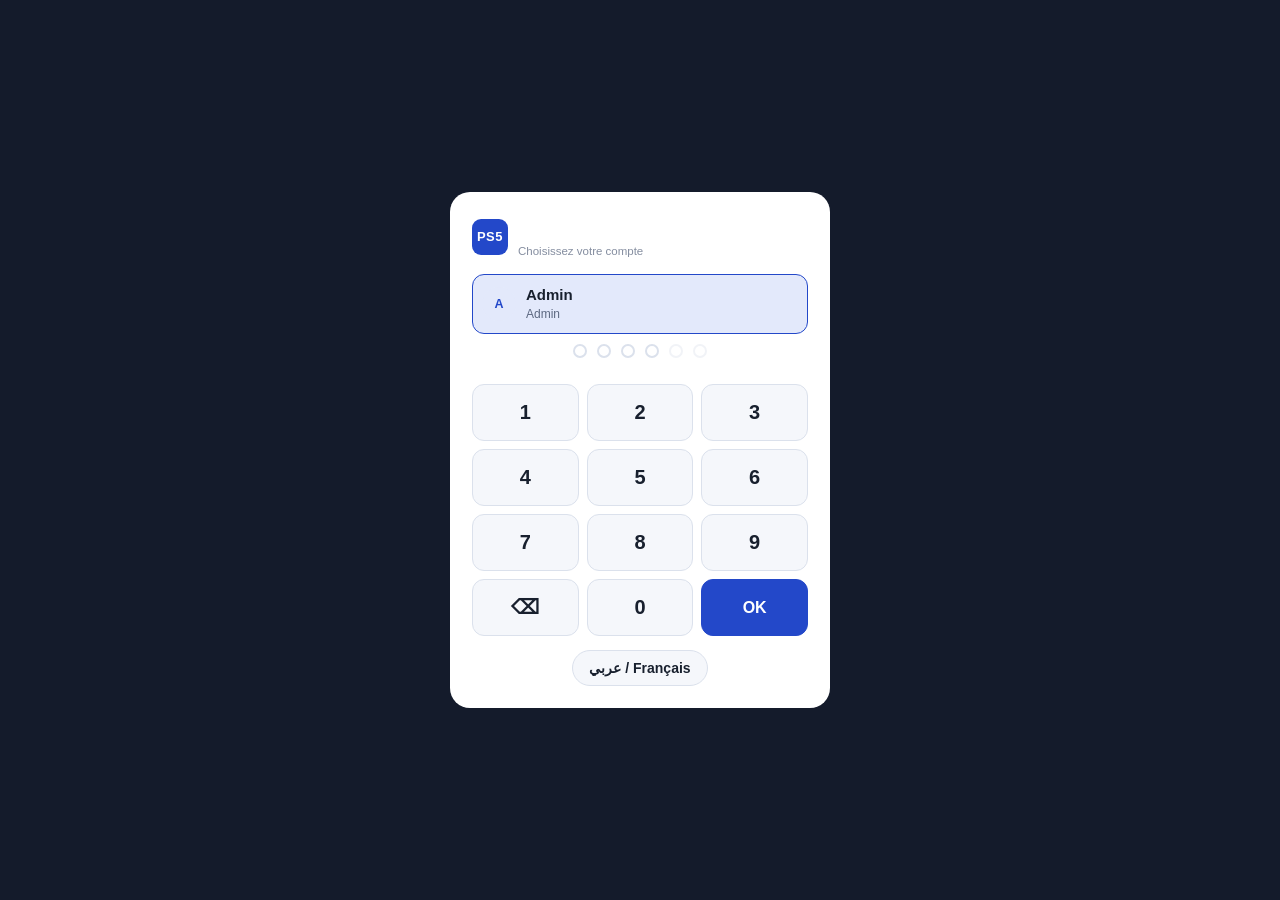
==== index.html @ 9f38303b "Appli Salle PS5 v1.0 : gestion de salle hors ligne (iPhone/Android), français et arabe Co-Authored-B" ====
<!doctype html>
<html lang="fr">
<head>
<meta charset="utf-8">
<meta name="viewport" content="width=device-width, initial-scale=1, viewport-fit=cover">
<title>Salle PS5</title>
<meta name="theme-color" content="#141b2b">
<meta name="apple-mobile-web-app-capable" content="yes">
<meta name="mobile-web-app-capable" content="yes">
<meta name="apple-mobile-web-app-status-bar-style" content="black-translucent">
<meta name="apple-mobile-web-app-title" content="Salle PS5">
<meta name="format-detection" content="telephone=no">
<link rel="manifest" href="manifest.webmanifest">
<link rel="icon" href="icons/icon-192.png">
<link rel="apple-touch-icon" href="icons/apple-touch-icon.png">
<link rel="stylesheet" href="style.css">
</head>
<body>
<div class="app" id="app">
  <aside class="side">
    <div class="brand"><div class="logo">PS5</div><div><b id="salle-nom">GAME ROOM</b><small>Gestion de salle</small></div></div>
    <nav class="nav" id="nav" aria-label="Menu principal"></nav>
    <div class="me"><div class="av" id="me-av">?</div><div><b id="me-nom"></b><span id="me-role"></span></div></div>
  </aside>
  <div class="main">
    <header class="top">
      <button class="back" id="back" hidden aria-label="Retour">‹</button>
      <div class="ttl"><h1 id="titre">Postes</h1><div class="sub" id="soustitre"></div></div>
      <div class="right" id="top-actions"></div>
    </header>
    <div class="banner" id="banner" hidden></div>
    <main class="view" id="view"></main>
  </div>
</div>

<div class="modal" id="modal" hidden><div class="sheet" id="sheet" role="dialog" aria-modal="true"></div></div>

<div class="login" id="login" hidden>
  <div class="box">
    <div class="brand"><div class="logo">PS5</div><div><b id="login-salle">GAME ROOM</b><small>Choisissez votre compte</small></div></div>
    <div class="users" id="login-users"></div>
    <div class="pin" id="pin"><i></i><i></i><i></i><i></i><i></i><i></i></div>
    <p class="err" id="login-err" role="alert"></p>
    <div class="pad" id="pad"></div>
    <button class="lang" id="login-lang" data-notr>عربي / Français</button>
  </div>
</div>

<div class="toast" id="toast" hidden role="status"></div>

<script src="core.js"></script>
<script src="store.js"></script>
<script src="i18n.js"></script>
<script src="ui.js"></script>
<script>
if ('serviceWorker' in navigator && location.protocol === 'https:') navigator.serviceWorker.register('sw.js').catch(() => {});
</script>
</body>
</html>
---- style.css ----
/* Salle PS5 — mobile d'abord (iPhone), barre latérale sur grand écran. Polices système : l'appli marche hors ligne. */
:root{
  --bg:#eef1f6; --surface:#fff; --surface-2:#f5f7fb; --line:#dbe1ec;
  --fg:#18202e; --muted:#5c6880; --accent:#2348c9; --accent-soft:#e3e9fb; --on-accent:#fff;
  --free:#16804a; --free-soft:#dff3e8; --busy:#c23a2b; --busy-soft:#fbe3df; --pause:#a66a00; --pause-soft:#fbefd6;
  --side:#141b2b; --side-fg:#c9d2e6; --side-active:#2348c9; --scrim:rgba(10,14,22,.55);
  --font:-apple-system,BlinkMacSystemFont,"SF Pro Text","Segoe UI",Roboto,"Helvetica Neue",Arial,sans-serif;
  --mono:ui-monospace,"SF Mono",Menlo,Consolas,monospace;
  --r:12px; --sat:env(safe-area-inset-top,0px); --sab:env(safe-area-inset-bottom,0px);
  --sal:env(safe-area-inset-left,0px); --sar:env(safe-area-inset-right,0px);
  color-scheme:light;
}
@media (prefers-color-scheme:dark){:root{
  --bg:#0d121c; --surface:#151c2a; --surface-2:#1b2435; --line:#28334a;
  --fg:#e6ebf5; --muted:#93a0ba; --accent:#5b7fff; --accent-soft:#1f2b52;
  --free:#3fca7e; --free-soft:#123323; --busy:#ff6e5c; --busy-soft:#3a1a17; --pause:#f2b23c; --pause-soft:#3a2c0f;
  --side:#0a0f18; --side-fg:#aeb9d0; --side-active:#5b7fff; color-scheme:dark}}
*{box-sizing:border-box;-webkit-tap-highlight-color:transparent}
[hidden]{display:none!important}
html,body{height:100%;margin:0}
body{background:var(--bg);color:var(--fg);font-family:var(--font);font-size:15px;line-height:1.45;-webkit-text-size-adjust:100%;overscroll-behavior:none}
button,input,select,textarea{font:inherit;color:inherit}
input,select,textarea{font-size:16px} /* évite le zoom automatique de Safari */
button{cursor:pointer}
:focus-visible{outline:2px solid var(--accent);outline-offset:2px}
.num{font-variant-numeric:tabular-nums}
.mono{font-family:var(--mono)}
.muted{color:var(--muted)}

/* Structure */
.app{display:grid;grid-template-rows:minmax(0,1fr) auto;height:100%}
.side{order:2;background:var(--side);color:var(--side-fg);padding:6px max(6px,var(--sal)) calc(6px + var(--sab)) max(6px,var(--sar));min-width:0}
.brand,.side .me{display:none}
.nav{display:flex;justify-content:space-around}
.nav button{flex:1;display:flex;flex-direction:column;align-items:center;gap:3px;border:0;background:none;color:var(--side-fg);padding:6px 2px;border-radius:10px;font-size:11px;min-width:0}
.nav button[aria-current="page"]{color:#fff;background:var(--side-active)}
.nav svg{width:22px;height:22px}
.nav .badge{position:relative}
.nav .badge::after{content:"";position:absolute;top:-1px;right:-4px;width:8px;height:8px;border-radius:50%;background:var(--busy)}
.main{display:flex;flex-direction:column;min-width:0;min-height:0}
.top{display:flex;align-items:center;gap:10px;background:var(--surface);border-bottom:1px solid var(--line);
  padding:calc(10px + var(--sat)) max(16px,var(--sar)) 10px max(16px,var(--sal))}
.top .ttl{min-width:0;flex:1}
.top h1{font-size:19px;margin:0;line-height:1.2;white-space:nowrap;overflow:hidden;text-overflow:ellipsis}
.top .sub{color:var(--muted);font-size:12.5px}
.top .right{display:flex;gap:8px;align-items:center}
.back{border:0;background:none;font-size:30px;line-height:1;padding:0 6px 0 0;color:var(--accent)}
.banner{background:var(--pause-soft);color:var(--fg);padding:10px max(16px,var(--sar)) 10px max(16px,var(--sal));font-size:13.5px;display:flex;gap:10px;align-items:center;flex-wrap:wrap;border-bottom:1px solid var(--line)}
.banner .btn{margin-left:auto}
.view{flex:1;overflow:auto;-webkit-overflow-scrolling:touch;padding:14px max(16px,var(--sar)) 24px max(16px,var(--sal))}

@media (min-width:900px){
  .app{grid-template-columns:230px minmax(0,1fr);grid-template-rows:none}
  .side{order:0;display:flex;flex-direction:column;padding:16px 10px calc(16px + var(--sab)) max(10px,var(--sal));gap:4px}
  .brand{display:flex;align-items:center;gap:10px;padding:calc(4px + var(--sat)) 8px 16px}
  .brand b{color:#fff;font-size:16px;display:block;letter-spacing:.3px}
  .brand small{font-size:11.5px;opacity:.75}
  .nav{flex-direction:column;justify-content:flex-start;gap:2px;flex:1;overflow:auto}
  .nav button{flex:none;flex-direction:row;gap:10px;font-size:14px;padding:10px;text-align:start;align-items:center}
  .nav svg{width:19px;height:19px}
  .side .me{display:flex;align-items:center;gap:10px;border-top:1px solid rgba(255,255,255,.08);padding:12px 8px 0;font-size:12.5px}
  .side .me b{color:#fff;display:block}
  .side .me .av{background:rgba(255,255,255,.1);color:#fff}
  .top{padding-left:22px}
  .view{padding:20px 22px 28px}
}
.logo{width:36px;height:36px;border-radius:9px;background:var(--side-active);display:grid;place-items:center;color:#fff;font-weight:800;font-size:13px;letter-spacing:.5px;flex:none}
.av{width:34px;height:34px;border-radius:50%;background:var(--accent-soft);color:var(--accent);display:grid;place-items:center;font-weight:700;font-size:12.5px;flex:none;border:0}

/* Éléments */
.btn{border:1px solid var(--line);background:var(--surface);border-radius:10px;padding:10px 14px;font-weight:600;font-size:14px;display:inline-flex;align-items:center;justify-content:center;gap:6px;min-height:42px}
.btn:active{transform:scale(.98)}
.btn.pri{background:var(--accent);border-color:var(--accent);color:var(--on-accent)}
.btn.ok{background:var(--free);border-color:var(--free);color:#fff}
.btn.danger{color:var(--busy);border-color:var(--busy);background:var(--surface)}
.btn.sm{padding:6px 10px;font-size:13px;min-height:36px}
.btn.wide{width:100%}
.btn[disabled]{opacity:.5}
.row{display:flex;gap:10px;flex-wrap:wrap;align-items:center}
.row > .grow{flex:1;min-width:0}
.stack{display:grid;gap:14px}
.card{background:var(--surface);border:1px solid var(--line);border-radius:var(--r);padding:14px}
.card h2{font-size:15px;margin:0 0 10px;font-weight:700;display:flex;align-items:center;gap:8px}
.card h2 .act{margin-left:auto}
.kpis{display:grid;grid-template-columns:repeat(2,minmax(0,1fr));gap:10px;margin-bottom:14px}
@media (min-width:900px){.kpis{grid-template-columns:repeat(4,minmax(0,1fr))}}
.kpi{background:var(--surface);border:1px solid var(--line);border-radius:var(--r);padding:11px 13px;min-width:0}
.kpi span{font-size:11px;color:var(--muted);text-transform:uppercase;letter-spacing:.05em;display:block}
.kpi b{display:block;font-size:20px;margin-top:3px;font-variant-numeric:tabular-nums;white-space:nowrap}
.kpi b small{font-size:12px;color:var(--muted);font-weight:500}
.pill{display:inline-flex;align-items:center;gap:6px;font-size:11px;font-weight:700;padding:3px 9px;border-radius:999px;text-transform:uppercase;letter-spacing:.05em;white-space:nowrap}
.pill.dot::before{content:"";width:7px;height:7px;border-radius:50%;background:currentColor}
.pill.libre{background:var(--free-soft);color:var(--free)}
.pill.occupe{background:var(--busy-soft);color:var(--busy)}
.pill.pause{background:var(--pause-soft);color:var(--pause)}
.pill.neutre{background:var(--surface-2);color:var(--muted)}
.empty{text-align:center;color:var(--muted);padding:26px 10px}
.two{display:grid;gap:14px}
@media (min-width:900px){.two{grid-template-columns:1.4fr 1fr;align-items:start}}

/* Postes */
.stations{display:grid;grid-template-columns:repeat(auto-fill,minmax(250px,1fr));gap:12px}
.st{background:var(--surface);border:1px solid var(--line);border-radius:14px;padding:14px;display:flex;flex-direction:column;gap:9px;border-top:4px solid var(--free)}
.st.occupe{border-top-color:var(--busy)}.st.pause{border-top-color:var(--pause)}
.st.alerte{box-shadow:0 0 0 2px var(--busy)}
.st .hd{display:flex;align-items:center;justify-content:space-between;gap:8px}
.st .nom{font-size:19px;font-weight:800;letter-spacing:.3px}
.st .meta{font-size:12.5px;color:var(--muted);min-height:18px}
.timer{font-family:var(--mono);font-size:30px;font-weight:600;letter-spacing:.5px;font-variant-numeric:tabular-nums;line-height:1}
.st.libre .timer{opacity:.35}
.bar{height:6px;border-radius:3px;background:var(--surface-2);overflow:hidden}
.bar i{display:block;height:100%;background:var(--accent)}
.st.alerte .bar i{background:var(--busy)}
.st .amt{display:flex;justify-content:space-between;gap:8px;font-size:13.5px}
.st .amt b{font-variant-numeric:tabular-nums;white-space:nowrap}
.st .acts{display:grid;grid-template-columns:repeat(3,1fr);gap:6px}
.st .acts .full{grid-column:1/-1}

/* Listes et tableaux */
.list{display:grid}
.li{display:flex;align-items:center;gap:12px;padding:11px 2px;border-bottom:1px solid var(--line);min-width:0;background:none;border-left:0;border-right:0;border-top:0;text-align:start;width:100%}
.li:last-child{border-bottom:0}
.li .grow{flex:1;min-width:0}
.li .grow b{display:block;font-weight:600;overflow:hidden;text-overflow:ellipsis;white-space:nowrap}
.li .grow small{color:var(--muted);font-size:12.5px;display:block}
.li .end{text-align:end;white-space:nowrap;font-variant-numeric:tabular-nums}
.li .end small{display:block;color:var(--muted);font-size:12px}
.tbl{overflow-x:auto;-webkit-overflow-scrolling:touch}
table{width:100%;border-collapse:collapse;font-size:13.5px}
th{text-align:start;font-size:11px;color:var(--muted);text-transform:uppercase;letter-spacing:.05em;font-weight:600;padding:7px 8px;border-bottom:1px solid var(--line);white-space:nowrap}
td{padding:9px 8px;border-bottom:1px solid var(--line);white-space:nowrap}
td.r,th.r{text-align:end}
tr:last-child td{border-bottom:0}
tfoot td{font-weight:700;border-top:2px solid var(--line)}
.low{color:var(--busy);font-weight:700}
.pos{color:var(--free);font-weight:700}

/* Bar */
.prods{display:grid;grid-template-columns:repeat(auto-fill,minmax(105px,1fr));gap:8px}
.prod{border:1px solid var(--line);background:var(--surface);border-radius:12px;padding:10px;text-align:start;display:flex;flex-direction:column;gap:2px;min-height:76px;position:relative}
.prod b{font-size:13.5px;line-height:1.25}
.prod .p{font-weight:700;font-size:14px}
.prod small{font-size:11.5px;color:var(--muted)}
.prod .q{position:absolute;top:6px;right:6px;background:var(--accent);color:#fff;border-radius:999px;font-size:12px;font-weight:700;min-width:22px;height:22px;display:grid;place-items:center;padding:0 6px}
.prod.rupture{opacity:.55}
.cartbar{position:sticky;bottom:0;margin:14px -2px 0;background:var(--surface);border:1px solid var(--line);border-radius:14px;padding:12px;display:grid;gap:10px;box-shadow:0 -6px 20px rgba(0,0,0,.06)}
.total{display:flex;justify-content:space-between;font-size:18px;font-weight:700}
.seg{display:flex;background:var(--surface-2);border:1px solid var(--line);border-radius:10px;padding:3px;gap:3px}
.seg button{flex:1;border:0;background:none;padding:8px 6px;border-radius:8px;font-size:13.5px;font-weight:600;color:var(--muted)}
.seg button[aria-pressed="true"]{background:var(--surface);color:var(--fg);box-shadow:0 1px 3px rgba(0,0,0,.12)}

/* Graphiques */
.chart svg{width:100%;height:auto;display:block}
.chart text{fill:var(--muted);font-size:11px;font-family:var(--font)}
.hbar{display:grid;grid-template-columns:minmax(60px,90px) minmax(0,1fr) auto;gap:10px;align-items:center;font-size:13.5px;margin-bottom:8px}
.hbar .t{height:12px;background:var(--surface-2);border-radius:6px;overflow:hidden}
.hbar .t i{display:block;height:100%;background:var(--accent);border-radius:6px}

/* Tournoi */
.bracket{display:flex;gap:14px;overflow-x:auto;padding-bottom:6px}
.round{display:flex;flex-direction:column;justify-content:space-around;gap:10px;min-width:180px}
.round h3{font-size:11px;text-transform:uppercase;letter-spacing:.06em;color:var(--muted);margin:0}
.match{border:1px solid var(--line);border-radius:10px;background:var(--surface);overflow:hidden;text-align:start;padding:0;width:100%}
.match div{display:flex;justify-content:space-between;padding:7px 10px;font-size:13.5px;gap:8px}
.match div + div{border-top:1px solid var(--line)}
.match .w{font-weight:700;color:var(--free)}
.match .tbd{color:var(--muted)}

/* Formulaires et modales */
.modal{position:fixed;inset:0;background:var(--scrim);display:flex;align-items:flex-end;justify-content:center;z-index:20}
.sheet{background:var(--surface);width:100%;max-width:520px;max-height:92%;overflow:auto;-webkit-overflow-scrolling:touch;border-radius:18px 18px 0 0;
  padding:18px max(18px,var(--sar)) calc(18px + var(--sab)) max(18px,var(--sal))}
@media (min-width:700px){.modal{align-items:center;padding:16px}.sheet{border-radius:18px;padding-bottom:18px}}
.sheet h2{margin:0 0 2px;font-size:20px}
.sheet .sub{color:var(--muted);font-size:13px;margin-bottom:14px}
.field{display:grid;gap:5px;margin-bottom:12px;min-width:0}
.field label,.lbl{font-size:12.5px;font-weight:600;color:var(--muted)}
.field input,.field select,.field textarea{border:1px solid var(--line);background:var(--surface-2);border-radius:10px;padding:10px 11px;width:100%;min-height:44px}
.fields2{display:grid;grid-template-columns:1fr 1fr;gap:10px}
.opts{display:grid;grid-template-columns:repeat(2,minmax(0,1fr));gap:8px}
.opt{border:1px solid var(--line);background:var(--surface-2);border-radius:12px;padding:10px;text-align:start;min-width:0}
.opt b{display:block;font-size:14px}.opt span{font-size:12.5px;color:var(--muted)}
.opt[aria-pressed="true"]{border-color:var(--accent);background:var(--accent-soft)}
.ticket{list-style:none;margin:0 0 6px;padding:0}
.ticket li{display:flex;justify-content:space-between;gap:10px;padding:7px 0;border-bottom:1px dashed var(--line);align-items:center}
.ticket li .x{border:0;background:none;color:var(--busy);font-size:18px;padding:0 4px}
.actions{display:flex;gap:10px;margin-top:6px}
.actions .btn{flex:1}
.check{display:flex;gap:10px;align-items:center;margin-bottom:12px;font-size:14.5px}
.check input{width:22px;height:22px}
.err{color:var(--busy);font-size:13.5px;min-height:18px;margin:4px 0;text-align:center}
.hint{font-size:12.5px;color:var(--muted);margin:6px 0 0}
.menu-grid{display:grid;grid-template-columns:repeat(auto-fill,minmax(150px,1fr));gap:10px}
.menu-grid .btn{flex-direction:column;min-height:84px;font-size:14px}
.menu-grid svg{width:24px;height:24px}

/* Connexion */
.login{position:fixed;inset:0;z-index:30;background:var(--side);display:grid;place-items:center;overflow:auto;
  padding:calc(16px + var(--sat)) max(16px,var(--sar)) calc(16px + var(--sab)) max(16px,var(--sal))}
.login .box{width:min(380px,100%);background:var(--surface);border-radius:20px;padding:22px}
.login .brand{display:flex;align-items:center;gap:10px;padding:0 0 14px}
.login .brand b{font-size:17px;display:block}
.login .brand small{color:var(--muted)}
.users{display:grid;gap:8px;margin-bottom:10px;max-height:40vh;overflow:auto}
.users button{display:flex;align-items:center;gap:10px;border:1px solid var(--line);background:var(--surface-2);border-radius:12px;padding:9px;text-align:start}
.users button[aria-pressed="true"]{border-color:var(--accent);background:var(--accent-soft)}
.users small{color:var(--muted);display:block;font-size:12px}
.pin{display:flex;gap:10px;justify-content:center;margin:8px 0 2px}
.pin i{width:14px;height:14px;border-radius:50%;border:2px solid var(--line)}
.pin i.f{background:var(--accent);border-color:var(--accent)}
.pin i.opt4{opacity:.4}
.pad{display:grid;grid-template-columns:repeat(3,1fr);gap:8px}
.pad button{border:1px solid var(--line);background:var(--surface-2);border-radius:12px;padding:13px;font-size:20px;font-weight:600}
.pad button.ok{background:var(--accent);color:#fff;border-color:var(--accent);font-size:16px}
.toast{position:fixed;left:50%;bottom:calc(84px + var(--sab));transform:translateX(-50%);background:var(--fg);color:var(--bg);padding:10px 18px;border-radius:999px;font-size:14px;z-index:40;font-weight:600;max-width:90%;text-align:center}
.toast.err{background:var(--busy);color:#fff}
@media (prefers-reduced-motion:no-preference){.btn,.st,.prod{transition:transform .08s,border-color .15s,box-shadow .15s}}
@media print{.side,.top,.banner,.btn{display:none!important}.view{overflow:visible}body{background:#fff}}

/* Arabe (droite à gauche) */
[dir="rtl"] body{font-family:-apple-system,"SF Arabic","Geeza Pro","Segoe UI","Noto Sans Arabic",Tahoma,sans-serif}
[dir="rtl"] .timer,[dir="rtl"] .mono,[dir="rtl"] input[inputmode]{direction:ltr;unicode-bidi:isolate}
[dir="rtl"] .timer{text-align:end}
[dir="rtl"] .kpi span,[dir="rtl"] th,[dir="rtl"] .pill{letter-spacing:0;text-transform:none}
.lang{display:block;margin:14px auto 0;border:1px solid var(--line);background:var(--surface-2);border-radius:999px;padding:7px 16px;font-size:14px;font-weight:600}
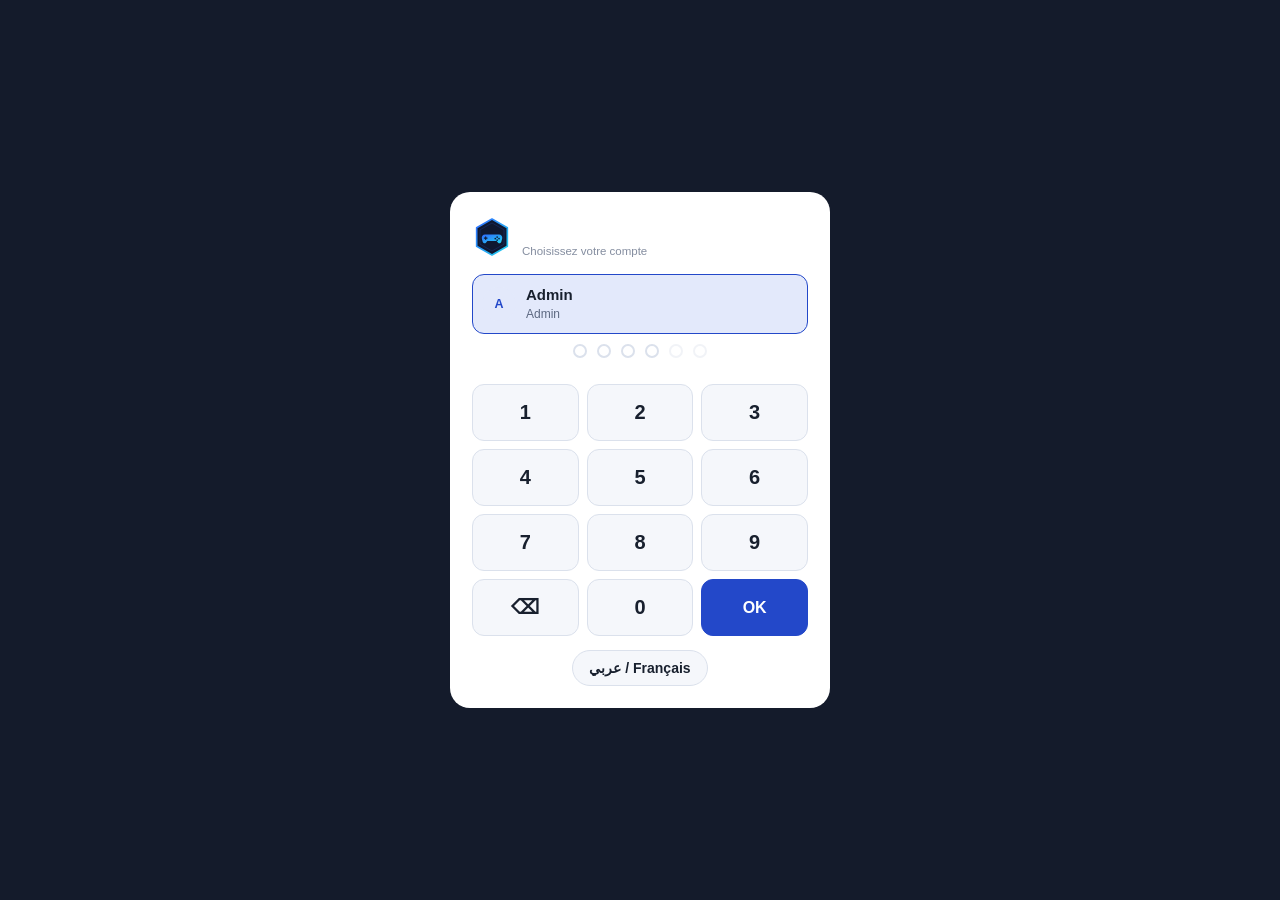
==== commit 2a437913: "Logo manette néon et animation d'ouverture (Developed by Rafik Omrane) Co-Authored-By: Claude Opus 5" ====
--- a/index.html
+++ b/index.html
@@ -16,9 +16,47 @@
 <link rel="stylesheet" href="style.css">
 </head>
 <body>
+<svg width="0" height="0" style="position:absolute" aria-hidden="true">
+  <defs>
+    <linearGradient id="gA" x1="0" y1="0" x2="1" y2="1"><stop offset="0" stop-color="#2f6bff"/><stop offset="1" stop-color="#22d3ee"/></linearGradient>
+    <linearGradient id="gB" x1="0" y1="0" x2="1" y2="1"><stop offset="0" stop-color="#a855f7"/><stop offset="1" stop-color="#f43f5e"/></linearGradient>
+    <linearGradient id="gC" x1="0" y1="0" x2="0" y2="1"><stop offset="0" stop-color="#facc15"/><stop offset="1" stop-color="#22c55e"/></linearGradient>
+    <g id="logoA">
+      <path d="M60 6 106 32.5v55L60 114 14 87.5v-55Z" fill="#0f1830" stroke="url(#gA)" stroke-width="5" stroke-linejoin="round"/>
+      <path d="M60 18 96 38.5v43L60 102 24 81.5v-43Z" fill="none" stroke="#2f6bff" stroke-opacity=".35" stroke-width="1.5"/>
+      <g transform="translate(60 64) scale(.7) translate(-60 -66)">
+        <path d="M30 50h60a14 14 0 0 1 13.5 17.5l-4 14a8 8 0 0 1-13.5 3l-6-7H40l-6 7a8 8 0 0 1-13.5-3l-4-14A14 14 0 0 1 30 50Z" fill="url(#gA)"/>
+        <path d="M33 59v12M27 65h12" stroke="#0f1830" stroke-width="4.5" stroke-linecap="round"/>
+        <circle cx="82" cy="60.5" r="3.6" fill="#0f1830"/><circle cx="90" cy="67" r="3.6" fill="#0f1830"/><circle cx="74" cy="67" r="3.6" fill="#0f1830"/><circle cx="82" cy="73.5" r="3.6" fill="#0f1830"/>
+      </g>
+    </g>
+    <g id="logoB">
+      <path d="M60 6 104 20v38c0 29-19 47-44 58C35 105 16 87 16 58V20Z" fill="#1a0d29" stroke="url(#gB)" stroke-width="5" stroke-linejoin="round"/>
+      <path d="M80 44a24 24 0 1 0 2 22H62v-10h31a34 34 0 1 1-4-21Z" fill="url(#gB)" transform="translate(60 62) scale(.78) translate(-60 -62)"/>
+      <path d="M66 34 52 62h10l-6 26 18-32H64l8-22Z" fill="#fff" stroke="#1a0d29" stroke-width="2.5" stroke-linejoin="round"/>
+    </g>
+    <g id="logoC">
+      <rect x="8" y="8" width="104" height="104" rx="24" fill="#0a1f12" stroke="url(#gC)" stroke-width="5"/>
+      <ellipse cx="60" cy="88" rx="32" ry="10" fill="#22c55e"/>
+      <path d="M28 88v-6h64v6" fill="#15803d"/>
+      <ellipse cx="60" cy="82" rx="32" ry="10" fill="#22c55e"/>
+      <rect x="56" y="44" width="8" height="38" rx="4" fill="#d9f99d"/>
+      <circle cx="60" cy="38" r="15" fill="url(#gC)"/>
+      <circle cx="55" cy="33" r="4.5" fill="#fff" fill-opacity=".55"/>
+      <circle cx="40" cy="80" r="4" fill="#facc15"/><circle cx="80" cy="80" r="4" fill="#f43f5e"/>
+    </g>
+      <g id="logo-app"><use href="#logoA"/></g>
+  </defs>
+</svg>
+<div class="splash" id="splash" style="--k1:#2f6bff;--k2:#22d3ee">
+  <svg class="lg" viewBox="0 0 120 120" aria-hidden="true"><use href="#logo-app"/></svg>
+  <div class="nm" id="splash-nom" data-notr>GAME ROOM</div>
+  <div class="bar"><b></b></div>
+  <div class="by" data-notr>Developed by <b>Rafik Omrane</b></div>
+</div>
 <div class="app" id="app">
   <aside class="side">
-    <div class="brand"><div class="logo">PS5</div><div><b id="salle-nom">GAME ROOM</b><small>Gestion de salle</small></div></div>
+    <div class="brand"><svg class="logo" viewBox="0 0 120 120" aria-hidden="true"><use href="#logo-app"/></svg><div><b id="salle-nom">GAME ROOM</b><small>Gestion de salle</small></div></div>
     <nav class="nav" id="nav" aria-label="Menu principal"></nav>
     <div class="me"><div class="av" id="me-av">?</div><div><b id="me-nom"></b><span id="me-role"></span></div></div>
   </aside>
@@ -37,7 +75,7 @@
 
 <div class="login" id="login" hidden>
   <div class="box">
-    <div class="brand"><div class="logo">PS5</div><div><b id="login-salle">GAME ROOM</b><small>Choisissez votre compte</small></div></div>
+    <div class="brand"><svg class="logo" viewBox="0 0 120 120" aria-hidden="true"><use href="#logo-app"/></svg><div><b id="login-salle">GAME ROOM</b><small>Choisissez votre compte</small></div></div>
     <div class="users" id="login-users"></div>
     <div class="pin" id="pin"><i></i><i></i><i></i><i></i><i></i><i></i></div>
     <p class="err" id="login-err" role="alert"></p>
--- a/style.css
+++ b/style.css
@@ -64,7 +64,7 @@
   .top{padding-left:22px}
   .view{padding:20px 22px 28px}
 }
-.logo{width:36px;height:36px;border-radius:9px;background:var(--side-active);display:grid;place-items:center;color:#fff;font-weight:800;font-size:13px;letter-spacing:.5px;flex:none}
+.logo{width:40px;height:40px;flex:none;display:block}
 .av{width:34px;height:34px;border-radius:50%;background:var(--accent-soft);color:var(--accent);display:grid;place-items:center;font-weight:700;font-size:12.5px;flex:none;border:0}
 
 /* Éléments */
@@ -223,3 +223,20 @@
 [dir="rtl"] .timer{text-align:end}
 [dir="rtl"] .kpi span,[dir="rtl"] th,[dir="rtl"] .pill{letter-spacing:0;text-transform:none}
 .lang{display:block;margin:14px auto 0;border:1px solid var(--line);background:var(--surface-2);border-radius:999px;padding:7px 16px;font-size:14px;font-weight:600}
+
+/* Animation d'ouverture */
+.splash{position:fixed;inset:0;z-index:100;display:flex;flex-direction:column;align-items:center;justify-content:center;gap:16px;
+  background:radial-gradient(120% 80% at 50% 40%,#16203a 0%,#070a12 70%);animation:spOut .45s 2.6s ease-in both}
+.splash .lg{width:min(42vw,180px);animation:lgIn .9s cubic-bezier(.2,1.4,.4,1) both,glow 1.6s .7s ease-in-out both}
+.splash .nm{font-weight:900;font-style:italic;letter-spacing:4px;font-size:22px;color:#fff;animation:up .5s .55s ease-out both;text-align:center;padding:0 16px}
+.splash .bar{width:min(46vw,200px);height:3px;border-radius:2px;background:rgba(255,255,255,.12);overflow:hidden}
+.splash .bar b{display:block;height:100%;width:0;background:linear-gradient(90deg,var(--k1),var(--k2));animation:load 1.3s .7s ease-in-out both}
+.splash .by{position:absolute;bottom:calc(28px + var(--sab));left:0;right:0;text-align:center;font-size:11.5px;letter-spacing:.16em;text-transform:uppercase;color:#8b97b1;animation:fadeIn .6s 1s ease-out both;direction:ltr}
+.splash .by b{color:#fff;letter-spacing:.1em}
+@keyframes lgIn{from{opacity:0;transform:scale(.4) rotate(-12deg)}to{opacity:1;transform:none}}
+@keyframes glow{0%,100%{filter:drop-shadow(0 0 0 transparent)}50%{filter:drop-shadow(0 0 18px var(--k1))}}
+@keyframes up{from{opacity:0;transform:translateY(10px);letter-spacing:14px}to{opacity:1;transform:none}}
+@keyframes load{to{width:100%}}
+@keyframes fadeIn{from{opacity:0}to{opacity:1}}
+@keyframes spOut{to{opacity:0;visibility:hidden}}
+@media (prefers-reduced-motion:reduce){.splash,.splash *{animation-duration:.01s!important;animation-delay:0s!important}.splash{animation-delay:1.2s!important}}
